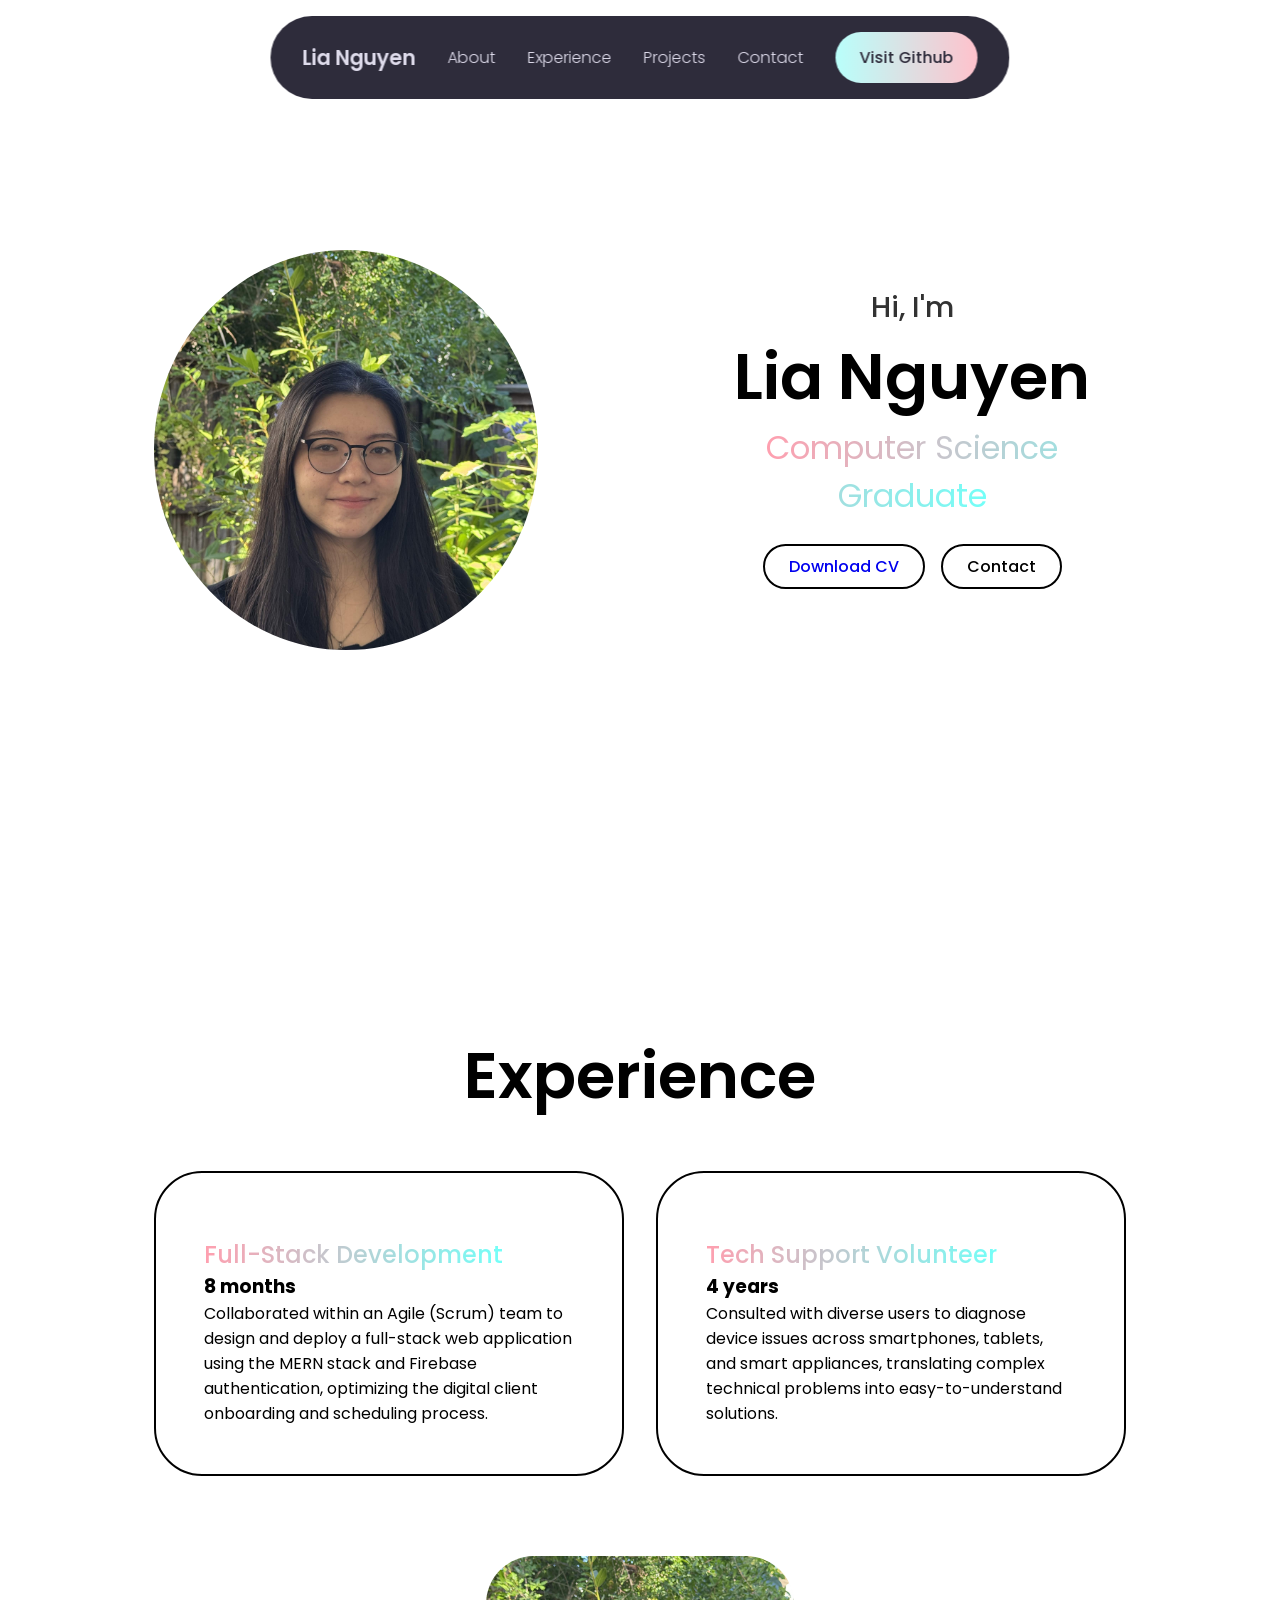
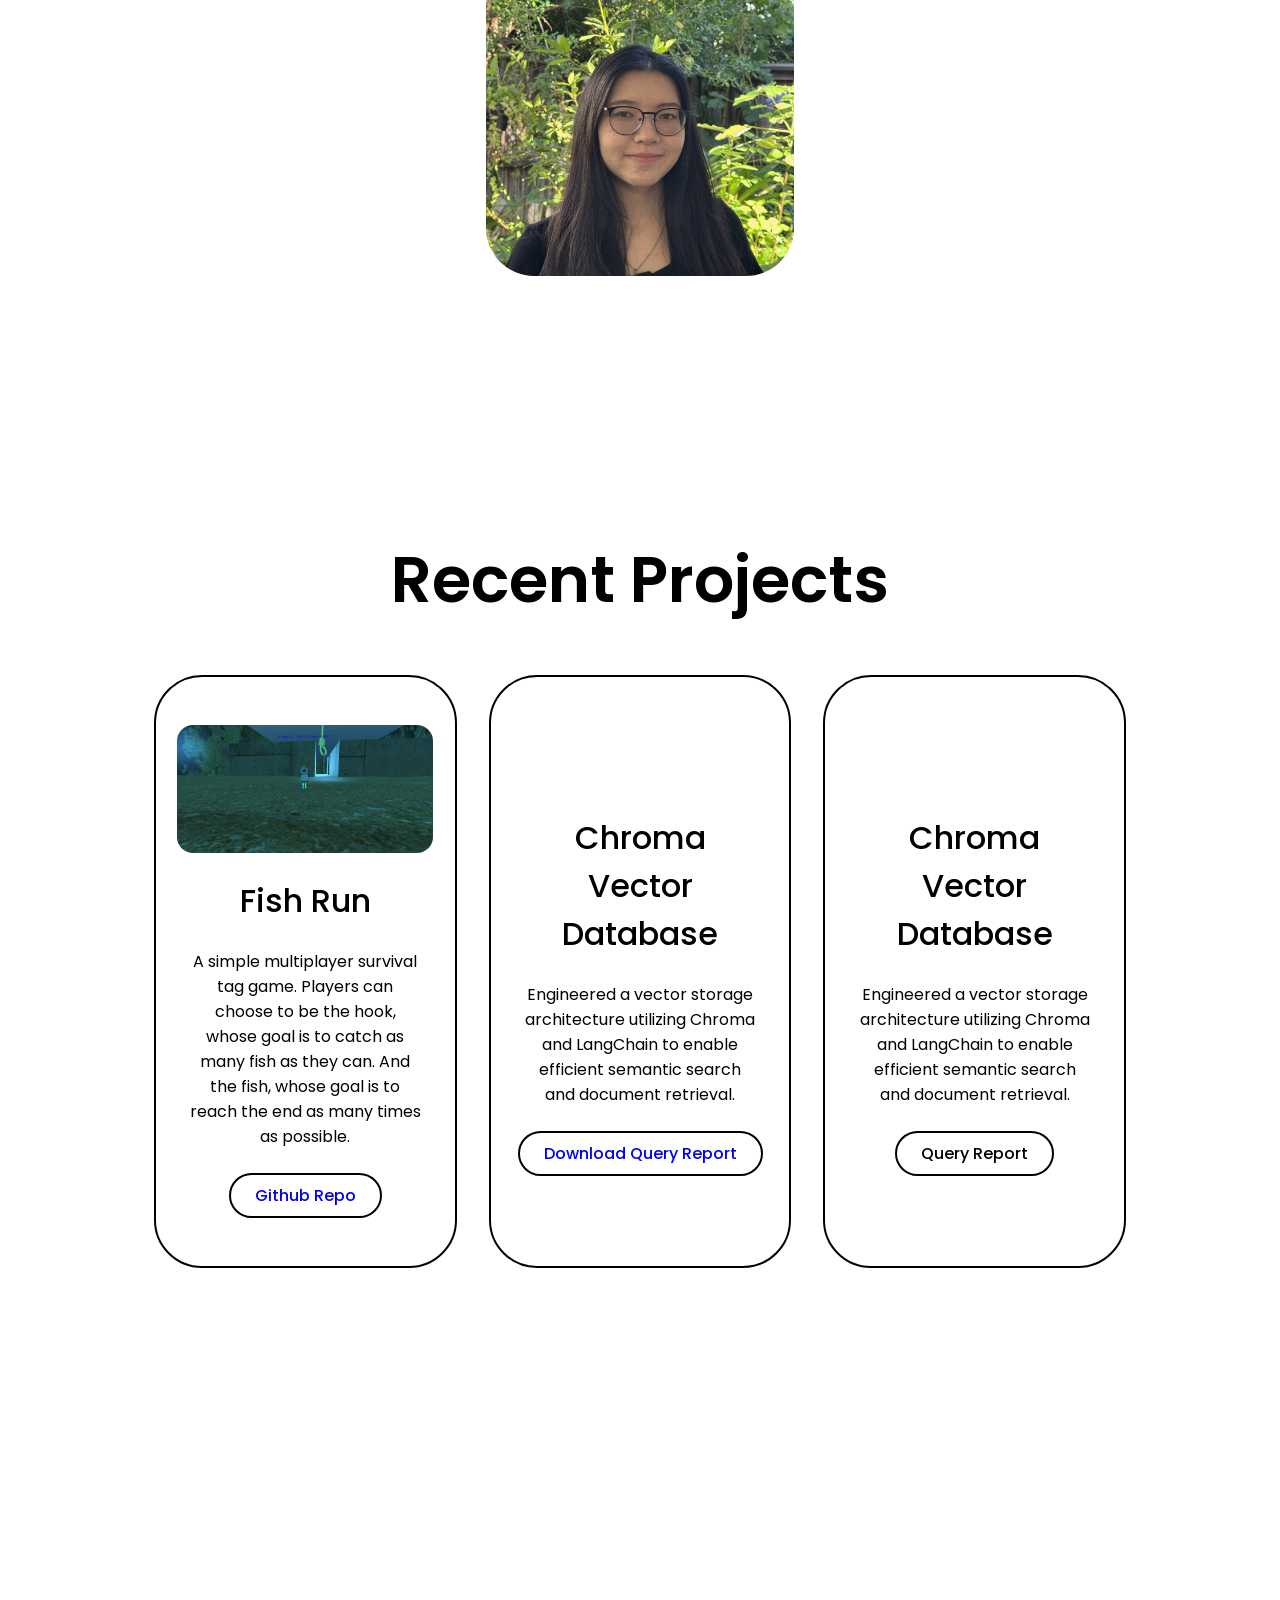
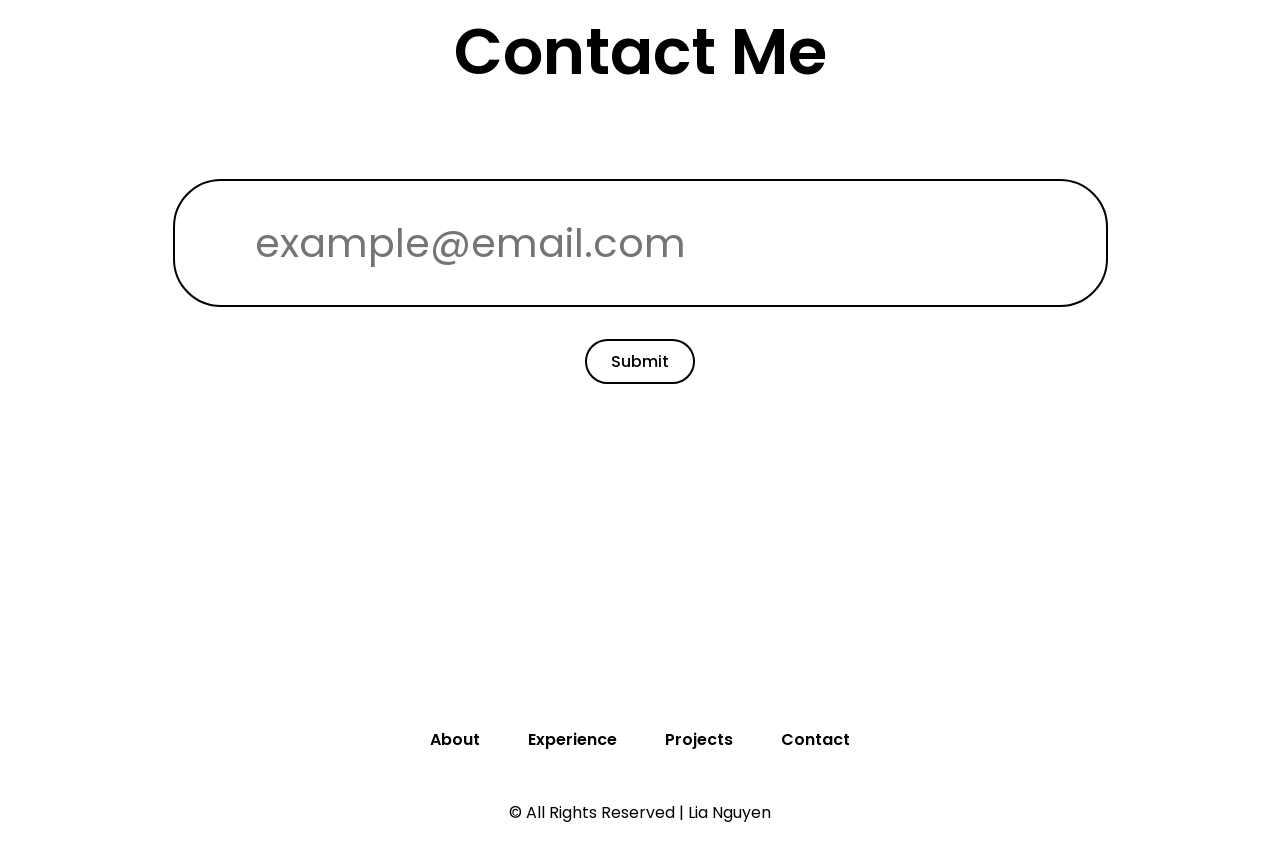
==== index.html @ 05a02d92 "Add files via upload" ====
<!DOCTYPE html>
<html lang="en">
<head>
    <meta charset="UTF-8">
    <meta name="viewport"
    content="width=device-width,
    initial-scale=1.0">
    <title>Portfolio Wesbite</title>
    <link rel="stylesheet" href="style.css">
    <link rel="stylesheet" href="https://cdnjs.cloudflare.com/ajax/libs/font-awesome/7.3.0/css/all.min.css">
    <style>
        @import url('https://fonts.googleapis.com/css2?family=Poppins');
    </style>
</head>
<body>

    <header class="header">
        <a href="#" class="logo"><span>Lia Nguyen</span></a>

        <ul class="nav-links">
            <li>
                <a href="#about">About</a>
            </li>
            <li>
                <a href="#experience">Experience</a>
            </li>
            <li>
                <a href="#projects">Projects</a>
            </li>
            <li>
                <a href="#contact">Contact</a>
            </li>
        </ul>

        <i class="fa-solid fa-bars" id="menu-icon"></i>

        <a href="https://github.com/Liannguyen33">
            <button class="visit-btn">Visit Github</button>
        </a>
    </header>

    <section id="about" class="about">
        <div class="about-container">
            <img src="assets\image.jpg" alt="">

            <div class="info-box">

                <div class="text">
                    <h3>Hi, I'm</h3>
                    <h1>Lia Nguyen</h1>
                    <span>Computer Science Graduate</span>
                </div>

                <div class="btn-group">
                    <a href="assets\SS_Resume_SE.pdf" download="NguyenCV.pdf" class="download-btn">
                        <div class="btn">Download CV</div>
                    </a>
                    <div class="btn">Contact</div>
                </div>

                <div class="socials">
                    <a href="https://github.com/Liannguyen33">
                        <i class="fa-brands fa-github"></i>
                    </a>
                    <a href="https://www.linkedin.com/in/lia-nguyen-789a04380/">
                        <i class="fa-brands fa-linkedin"></i>
                    </a>
                </div>

            </div>
        </div>
    </section>

    <section id="experience" class="experience">
        <h2 class="section-title">Experience</h2>

        <div class="experience-info">

            <div class="grid">
                <div class="grid-card">
                    <i class="fa-solid fa-code"></i>
                    <span>Full-Stack Development</span>
                    <h3>8 months</h3>
                    <p>Collaborated within an Agile (Scrum) team to design and deploy a full-stack web application using the MERN stack
                        and Firebase authentication, optimizing the digital client onboarding and scheduling process.
                    </p>
                </div>
                <div class="grid-card">
                    <i class="fa-solid fa-computer"></i>
                    <span>Tech Support Volunteer</span>
                    <h3>4 years</h3>
                    <p>Consulted with diverse users to diagnose device issues across smartphones, tablets, and smart appliances,
                        translating complex technical problems into easy-to-understand solutions.
                    </p>
                </div>
            </div>

            <img src="assets\image.jpg" alt="">
        </div>
    </section>

    <section id="projects" class="projects">

        <h2 class="section-title">Recent Projects</h2>

        <div class="projects-grid">

            <div class="project-card">
                <img src="assets\fishRun.png" alt="">
                <h3>Fish Run</h3>
                <p>A simple multiplayer survival tag game. Players can choose to be the hook, whose goal is to catch as many fish as they can.
                    And the fish, whose goal is to reach the end as many times as possible.
                </p>
                <div class="btn-group">
                    <a href="https://github.com/Liannguyen33/ManFishing">
                        <div class="btn">Github Repo</div>
                    </a>
                </div>
            </div>

            <div class="project-card">
                <img src="" alt="">
                <i class="fa-solid fa-database"></i>
                <h3>Chroma Vector Database</h3>
                <p>Engineered a vector storage architecture utilizing Chroma and LangChain to enable efficient semantic search and
                    document retrieval.</p>
                <div class="btn-group">
                    <a href="assets\report.html" download="report.html" class="download-btn">
                        <div class="btn">Download Query Report</div>
                    </a>
                </div>
            </div>

            <div class="project-card">
                <img src="" alt="">
                <i class="fa-solid fa-database"></i>
                <h3>Chroma Vector Database</h3>
                <p>Engineered a vector storage architecture utilizing Chroma and LangChain to enable efficient semantic search and
                    document retrieval.</p>
                <div class="btn-group">
                    <div class="btn">Query Report</div>
                </div>
            </div>

        </div>
    </section>

    <section class="contact" id="contact">
        <div class="input-box">

            <h2 class="section-title">Contact Me</h2>

            <div class="input">
                <input type="text" placeholder="example@email.com">
                <i class="fa-solid fa-envelope"></i>
            </div>

            <div class="btn">Submit</div>
        </div>
    </section>

    <footer>

        <ul>
            <li>
                <a href="#about">About</a>
            </li>

            <li>
                <a href="#experience">Experience</a>
            </li>

            <li>
                <a href="#projects">Projects</a>
            </li>

            <li>
                <a href="#contact">Contact</a>
            </li>
        </ul>

        <p class="copyright">© All Rights Reserved | Lia Nguyen</p>
    </footer>

    <script src="script.js"></script>
</body>
</html>
---- style.css ----
*{
    margin: 0;
    padding: 0;
    box-sizing: border-box;
    font-family: 'Poppins';
    text-decoration: none;
    scroll-behavior: smooth;
    list-style: none;
}

header{
    position: fixed;
    top: 1rem;
    left: 50%;
    transform: translateX(-50%);
    display: flex;
    align-items: center;
    justify-content: center;
    gap: 5rem;
    background-color: rgb(46, 44, 59);
    backdrop-filter: blur(8px);
    color: rgb(222, 219, 235);
    padding: 0.5rem 1.5rem;
    border-radius: 3rem;
    z-index: 1000;
}
.logo{
    color: rgb(222, 219, 235);
    font-size: 1.3rem;
    font-weight: 600;
    text-wrap: nowrap;
    transition: 0.3s ease-in-out;
}
.logo:hover{
    transform: scale(1.1);
}
.nav-links{
    display: flex;
    gap: 2rem;
}
li a{
    position: relative;
    color: rgb(222, 219, 235);
    font-weight: 300;
}
li a::before{
    position: absolute;
    content: '';
    width: 0;
    left: 0;
    height: 5px;
    top: 25px;
    border-radius: 1rem;
    transition: 0.3s ease-in-out;
    background: linear-gradient(to right, rgb(185, 255, 251), rgb(255, 194, 204));
}
li a:hover::before{
    width: 100%;
}
.visit-btn{
    padding: 0.8rem 1.5rem;
    border-radius: 3rem;
    border: none;
    font-weight: 500;
    font-size: 1rem;
    color: rgb(46, 44, 59);
    cursor: pointer;
    text-wrap: nowrap;
    transition: 0.3s ease-in-out;
    background: linear-gradient(to right, rgb(185, 255, 251), rgb(255, 194, 204));
}
.visit-btn:hover{
    background: linear-gradient(to right, rgb(255, 194, 204), rgb(185, 255, 251));
    transform: scale(1.03);
}
#menu-icon{
    font-size: 2rem;
    display: none;
}

section{
    min-height: 100vh;
    padding: 8rem 12%;
    width: 100%;
    position: relative;
}
.about{
    display: flex;
    align-items: center;
    justify-content: center;
}
.about .about-container{
    display: flex;
    align-items: center;
    justify-content: center;
    gap: 10rem;
}
.about img{
    width: 30vw;
    border-radius: 50%;
}
.info-box{
    display: flex;
    flex-direction: column;
    text-align: center;
    align-items: center;
    justify-content: center;
    gap: 1.5rem;
}
.info-box h3{
    font-size: 1.8rem;
    font-weight: 500;
    opacity: 0.8;
}
.info-box h1{
    font-size: 4rem;
    font-weight: 600;
}
.info-box span{
    background: linear-gradient(to right, rgb(255, 159, 175), rgb(115, 255, 248));
    background-clip: text;
    color: transparent;
    font-size: 2rem;
}
.btn-group{
    display: flex;
    gap: 1rem;
}
.btn{
    border-radius: 3rem;
    padding: 0.5rem 1.5rem;
    border: 2px solid black;
    cursor: pointer;
    font-weight: 500;
    text-wrap: nowrap;
    transition: 0.2s ease-in-out;
}
.btn:hover{
    background-color: black;
    color: white;
}
.socials{
    display: flex;
    gap: 2rem;
}
.socials i{
    font-size: 2.5rem;
    cursor: pointer;
    transition: 0.2s ease-in-out;
}
.socials i:hover{
    transform: scale(1.1);
}

.section-title{
    text-align: center;
    font-size: 4rem;
    font-weight: 600;
    margin-bottom: 3rem;
}
.experience-info{
    display: flex;
    align-items: center;
    justify-content: center;
    gap: 5rem;
}
.experience img{
    width: 24vw;
    border-radius: 3rem;
}
.grid{
    display: grid;
    grid-template-columns: repeat(2,1fr);
    gap: 2rem;
}
.grid-card{
    border: 2px solid black;
    border-radius: 3rem;
    padding: 3rem;
    display: flex;
    flex-direction: column;
    align-items: baseline;
    justify-content: left;
    cursor: pointer;
    transition: 0.2s ease-in-out;
}
.grid-card:hover{
    transform: scale(1.02);
    background-color: black;
    color: white;
}
.grid-card i{
    font-size: 1.5rem;
    margin-bottom: 1rem;
}
.grid-card span{
    font-size: 1.5rem;
    font-weight: 500;
    background: linear-gradient(to right, rgb(255, 159, 175), rgb(115, 255, 248));
    background-clip: text;
    color: transparent;
}

.projects-grid{
    display: grid;
    grid-template-columns: repeat(auto-fit,minmax(300px,1fr));
    gap: 2rem;
}
.project-card{
    padding: 3rem 2rem;
    display: flex;
    flex-direction: column;
    align-items: center;
    justify-content: center;
    text-align: center;
    gap: 1.5rem;
    border: 2px solid black;
    border-radius: 3rem;
    cursor: pointer;
    transition: 0.3s ease-in-out;
}
.project-card:hover{
    background-color: black;
    color: white;
    transform: translateY(-10px)scale(1.02);
}
.project-card img{
    width: 20vw;
    border-radius: 1rem;
}
.project-card:hover .btn{
    border: 2px solid white;
    color: white;
}
.project-card:hover .btn:hover{
    border: 2px solid white;
    background-color: white;
    color: black;
}
.project-card h3{
    font-size: 2rem;
    font-weight: 500;
}

.input-box{
    display: flex;
    flex-direction: column;
    align-items: center;
    justify-content: center;
    text-align: center;
    gap: 2rem;
    margin-top: 5rem;
}
.input-box input{
    border-radius: 3rem;
    border: 2px solid black;
    padding: 2rem 8rem;
    font-size: 3rem;
}
.input-box input::placeholder{
    font-size: 3rem;
}
.input{
    position: relative;
}
.input i{
    position: absolute;
    font-size: 4rem;
    top: 50%;
    left: 10px;
    transform: translate(50%,-50%);
}

footer{
    bottom: 0;
    left: 0;
    height: 10rem;
    width: 100%;
    display: flex;
    flex-direction: column;
    gap: 1rem;
    align-items: center;
    justify-content: center;
}
footer ul{
    display: flex;
    align-items: center;
    gap: 3rem;
}
footer ul li a{
    color: black;
    font-weight: 600;
}
.copyright{
    font-size: 300;
    margin-top: 2rem;
}


@media(max-width:1280px){
    header{
        padding: 1rem 2rem;
        gap: 2rem;
    }
    .about .about-container{
        grid-area: 3rem;
    }
    .experience-info{
        flex-direction: column;
    }
    .input-box input{
        padding: 2rem 5rem;
        font-size: 2.5rem;
    }
    .input input::placeholder{
        font-size: 2.5rem;
    }
    .input-box i{
        font-size: 2.5rem;
    }
}

@media(max-width:768px){
    header{
        gap: 1rem;
        padding: 1rem 1rem;
    }
    header .logo{
        font-size: 1rem;
    }
    header .visit-btn{
        display: none;
    }
    .about-container{
        flex-direction: column;
    }
    .input-box input{
        padding: 1rem 2rem;
        font-size: 1.8rem;
    }
    .input-box input::placeholder{
        font-size: 1.5rem;
    }
    .input-box i{
        display: none;
    }
    .grid{
        grid-template-columns: repeat(1,1fr);
    }
    .experience-info img{
        width: 70vw;
    }
}

@media(max-width:600px){
    header #menu-icon{
        display: block;
    }
    .nav-links{
        position: absolute;
        top: 100%;
        margin-top: 1rem;
        width: 100%;
        padding: 1rem;
        color: white;
        display: flex;
        flex-direction: column;
        text-align: center;
        background-color: rgb(0, 0, 0, 0.9);
        border-radius: 3rem;
        display: none;
    }
    .nav-links li{
        margin-top: 1.5rem;
        padding: 1rem;
    }
    .nav-links.active{
        display: block;
    }
    header{
        padding: 1rem 5rem;
        gap: 8rem;
    }
    header .logo{
        font-size: 1.5rem;
    }

    .about-container img{
        width: 80vw;
    }
    .input-box input{
        padding: 0.5rem 3rem;
        width: 80%;
        font-size: 1.5rem;
    }
    .input-box input::placeholder{
        font-size: 1.5rem;
    }
    footer ul{
        gap: 1rem;
    }
}
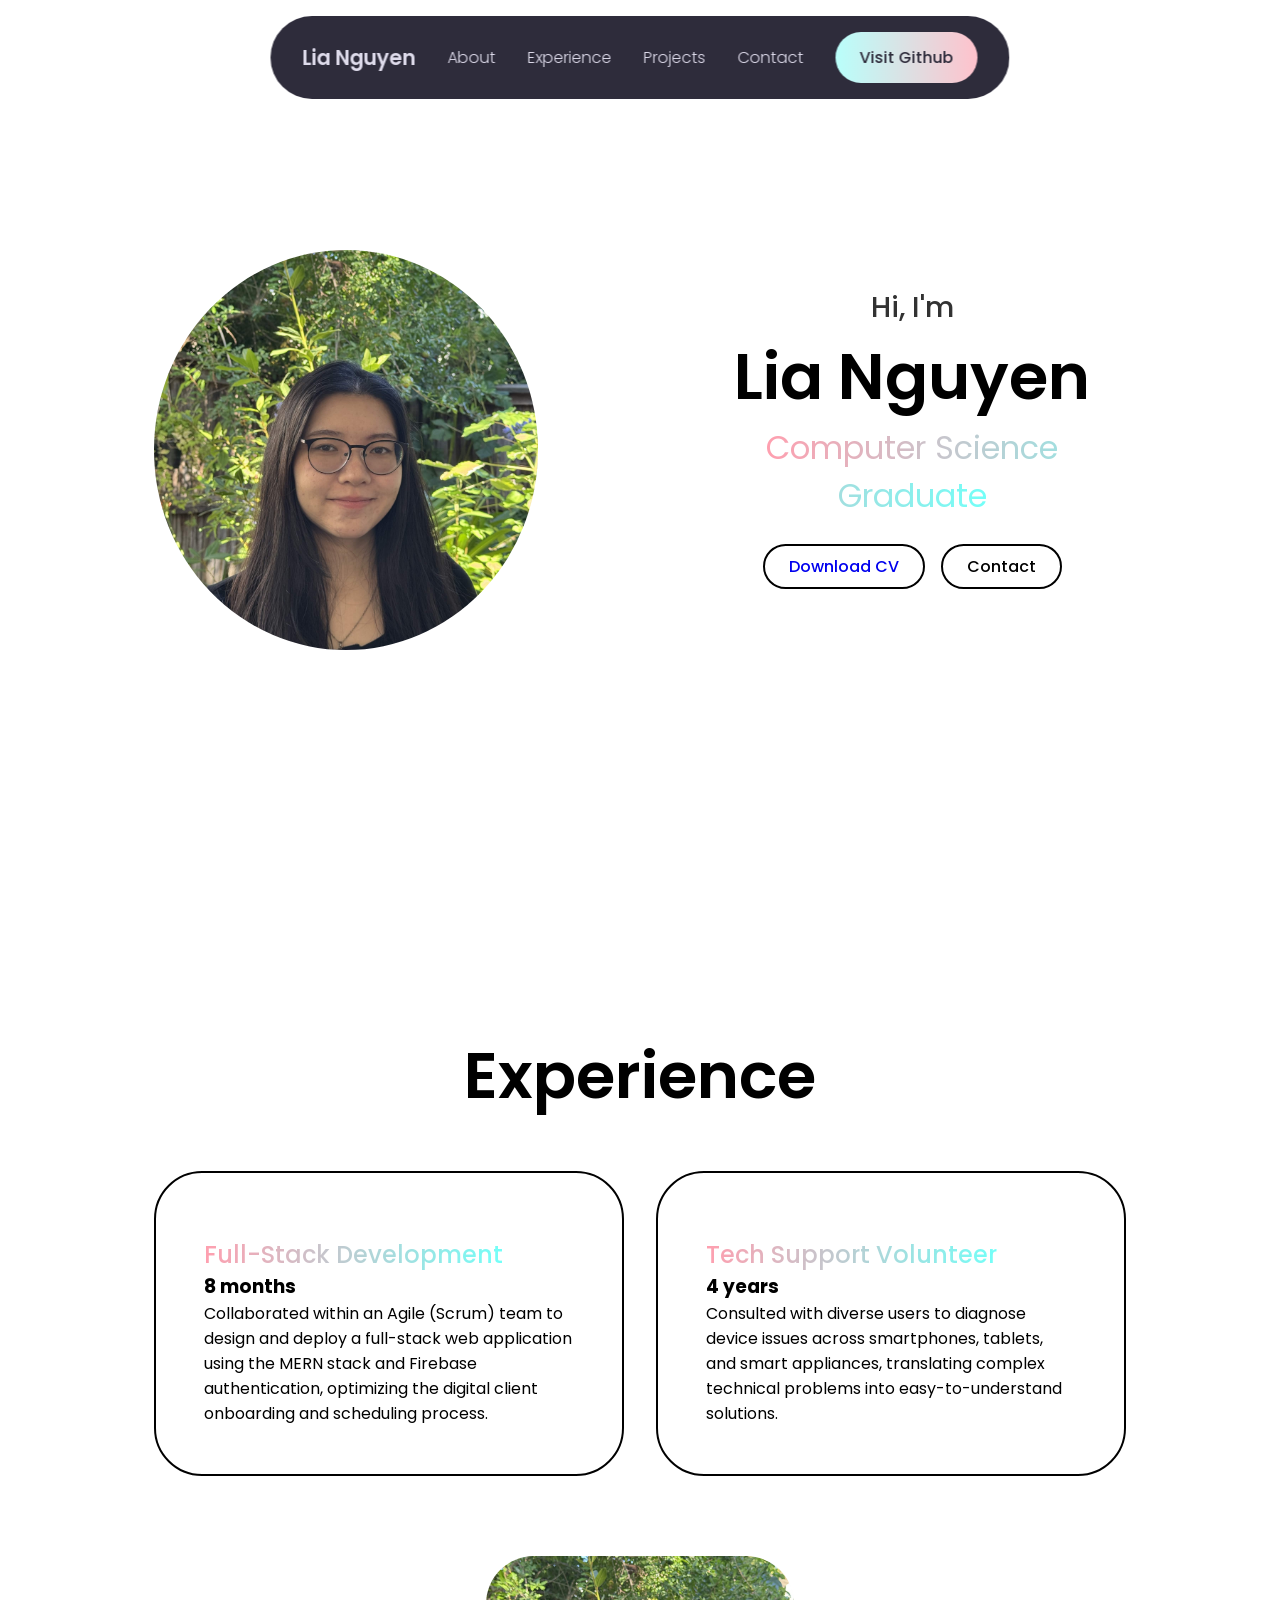
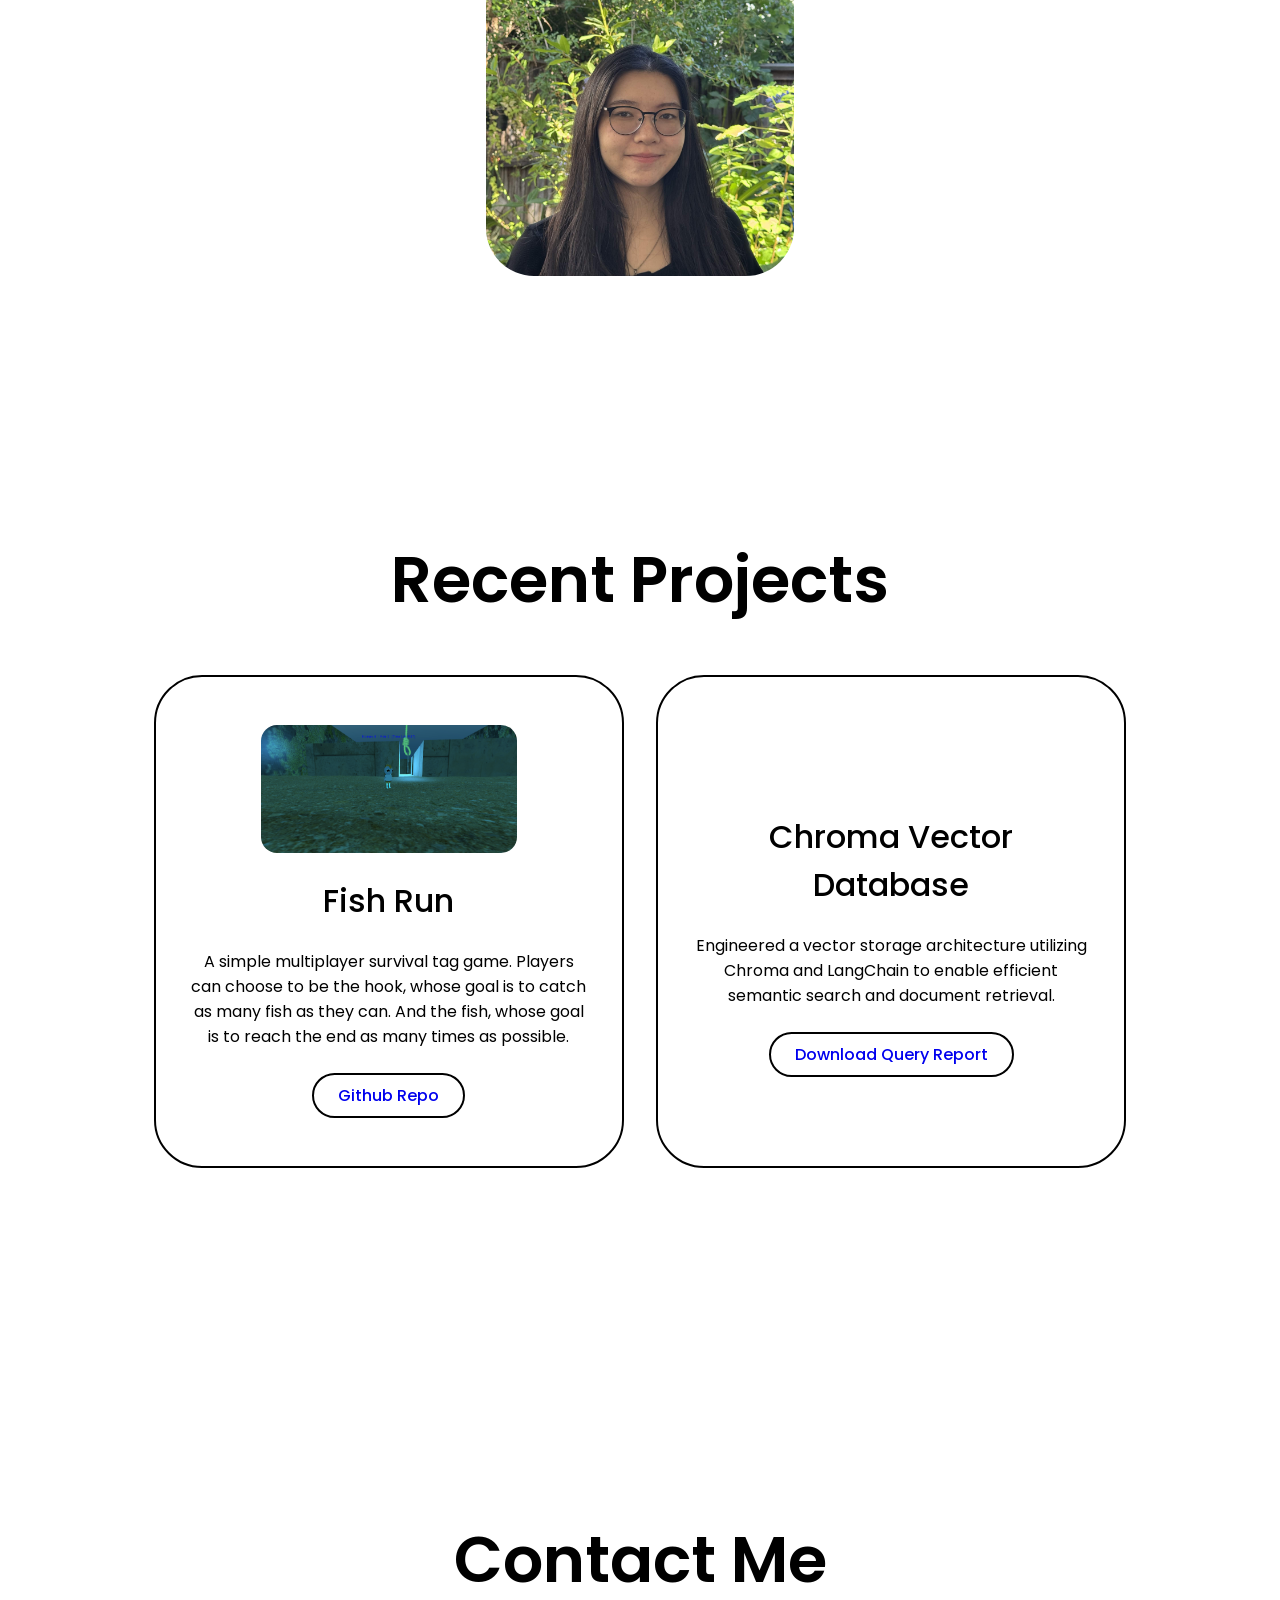
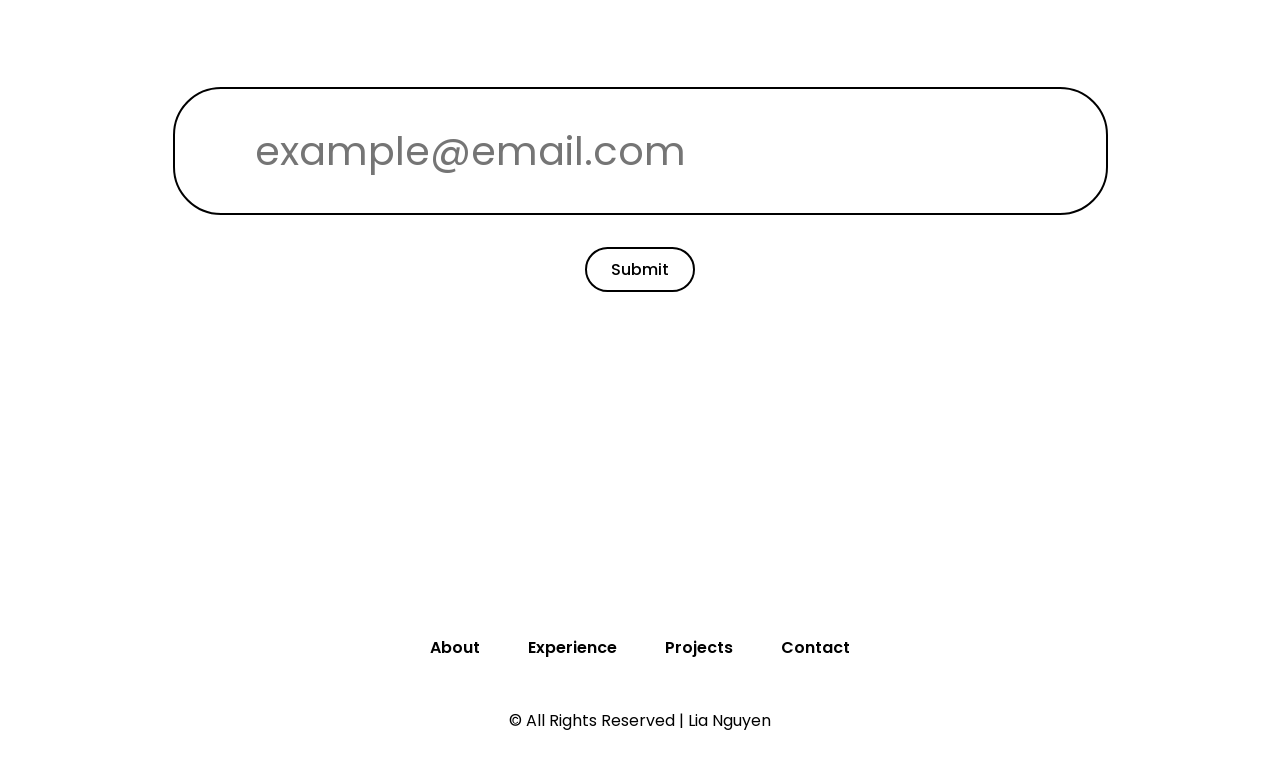
==== commit b307777b: "rm extra project" ====
--- a/index.html
+++ b/index.html
@@ -130,18 +130,6 @@
                     </a>
                 </div>
             </div>
-
-            <div class="project-card">
-                <img src="" alt="">
-                <i class="fa-solid fa-database"></i>
-                <h3>Chroma Vector Database</h3>
-                <p>Engineered a vector storage architecture utilizing Chroma and LangChain to enable efficient semantic search and
-                    document retrieval.</p>
-                <div class="btn-group">
-                    <div class="btn">Query Report</div>
-                </div>
-            </div>
-
         </div>
     </section>
 
